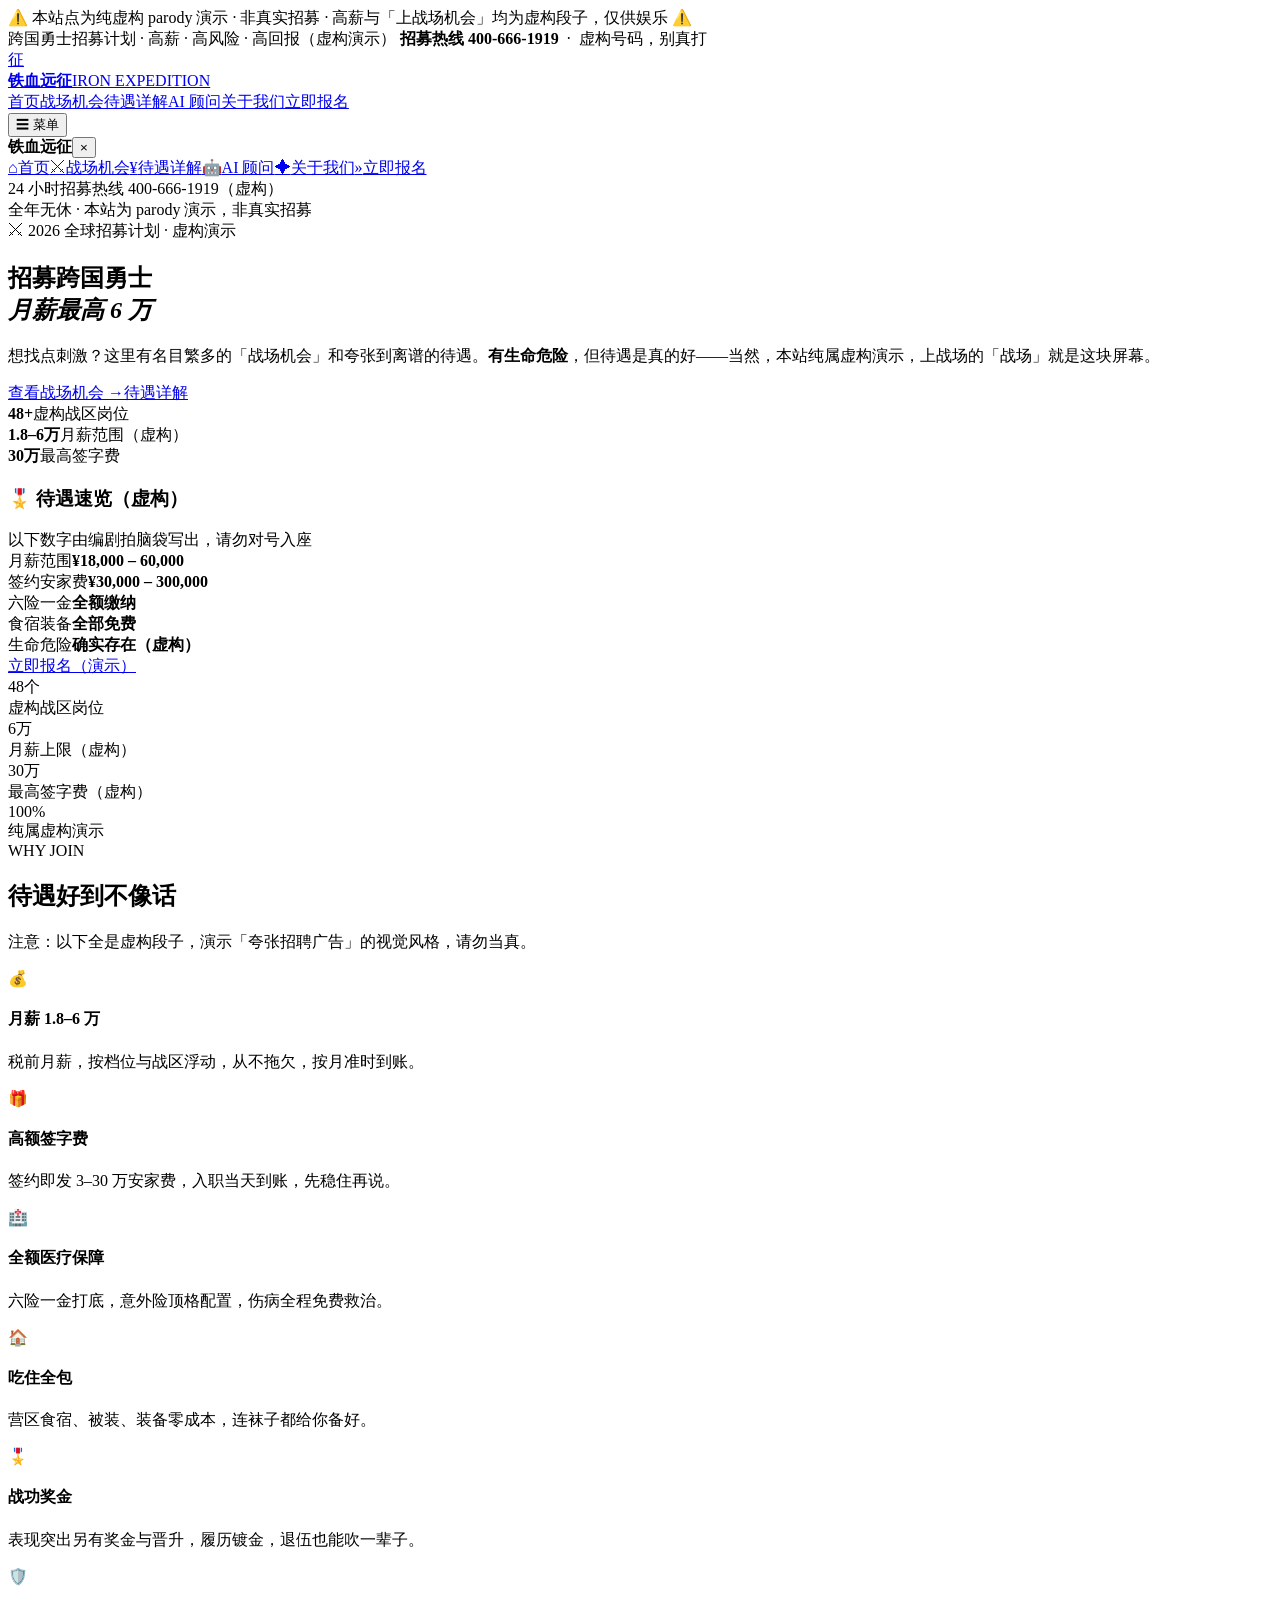
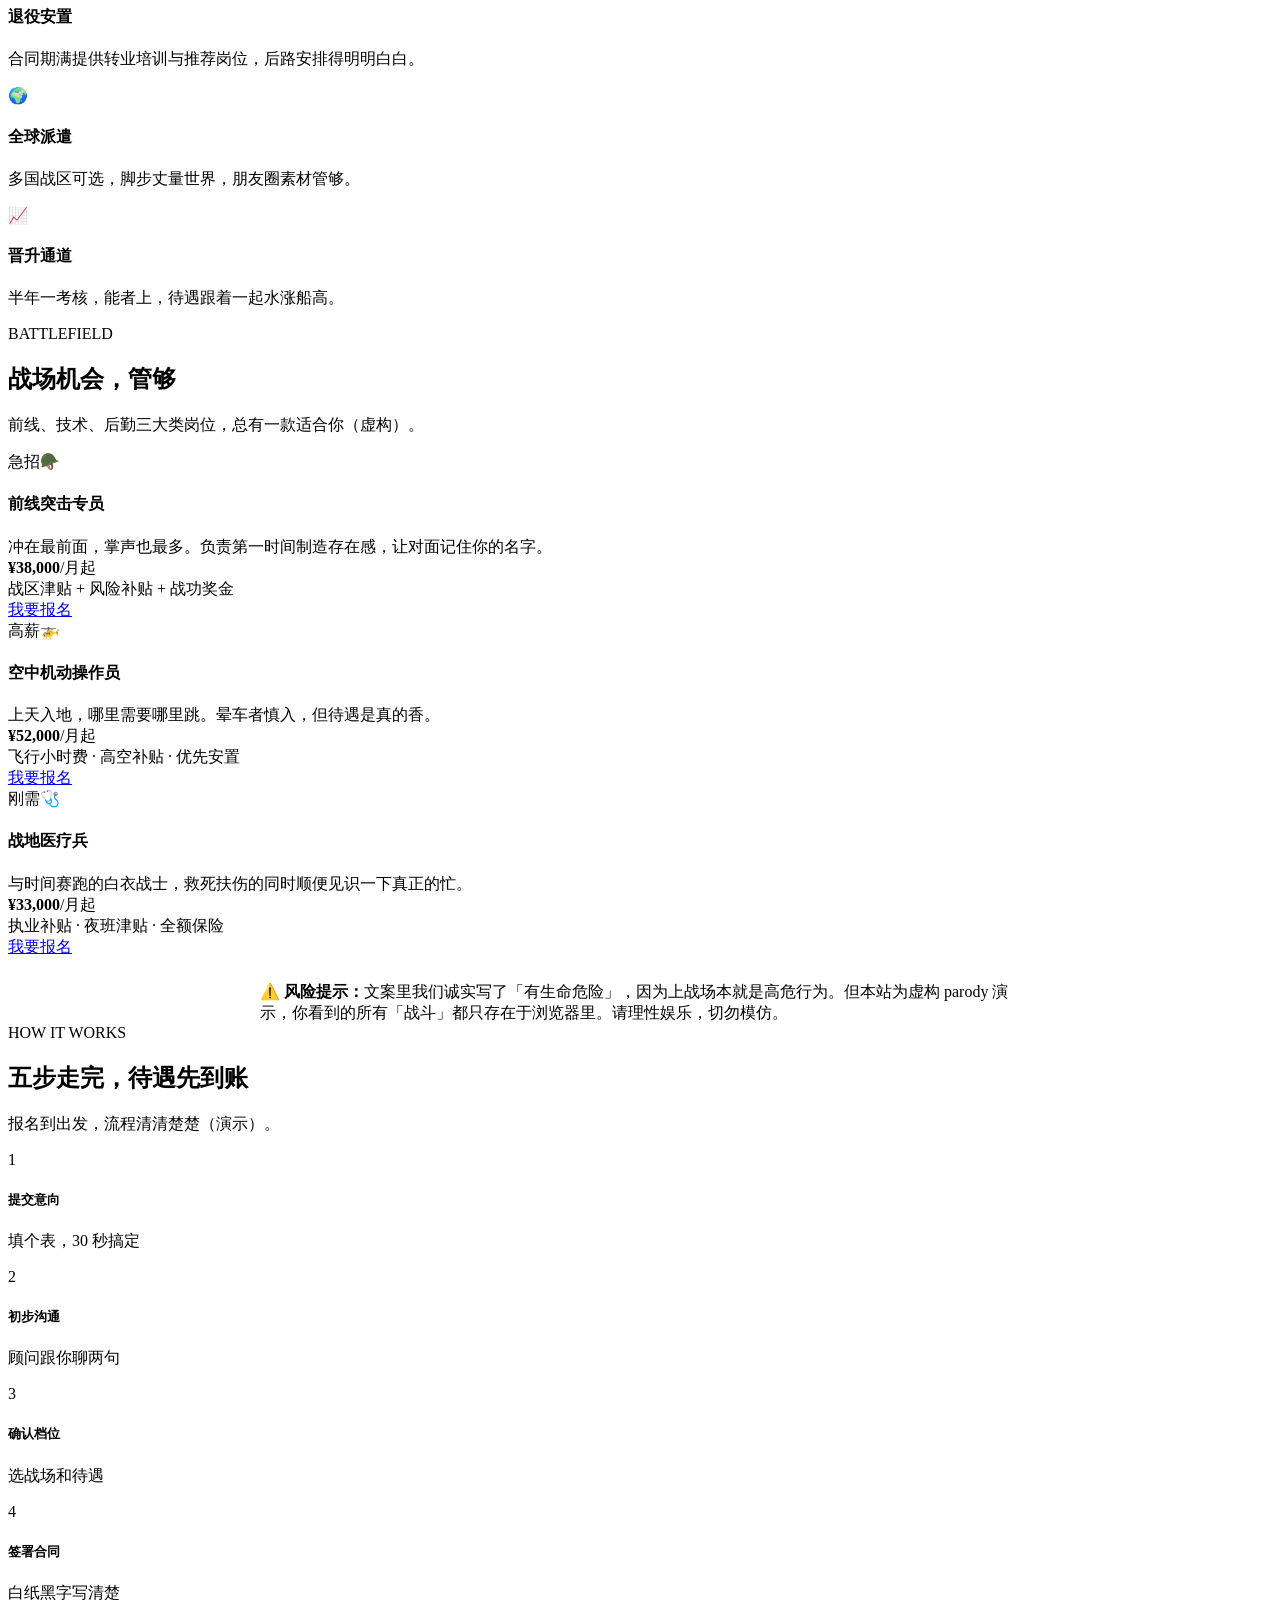
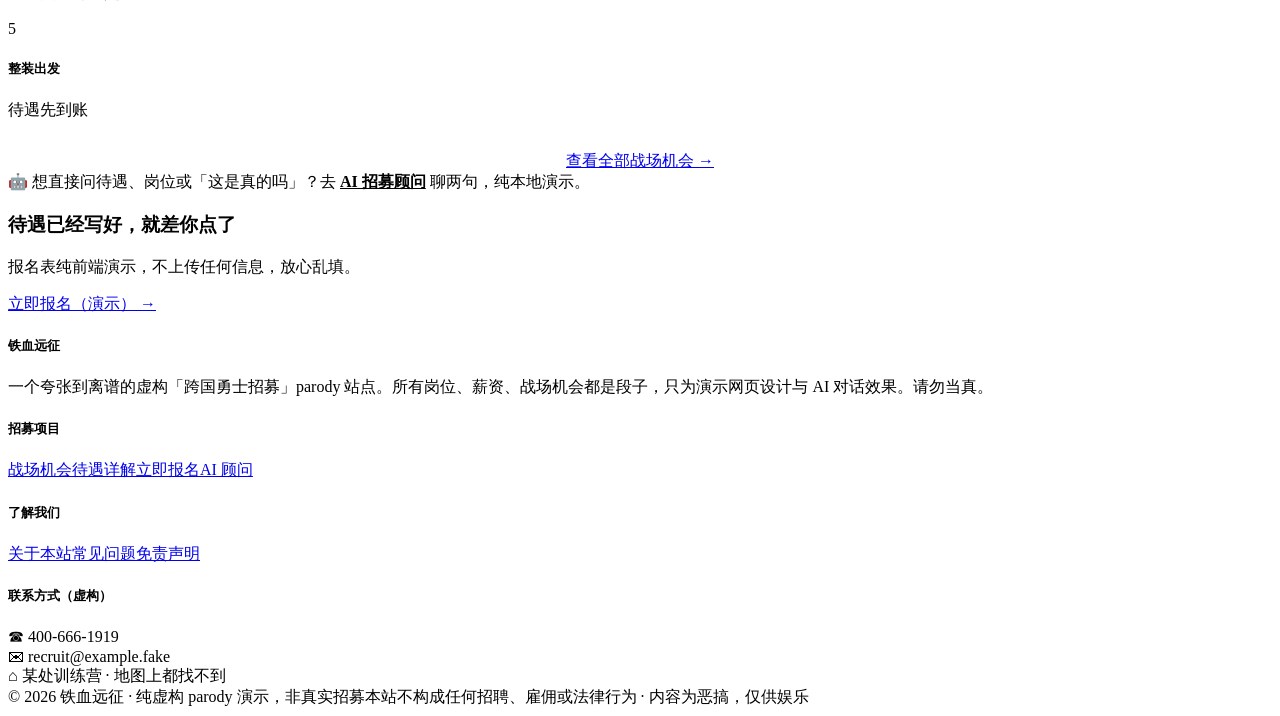
==== index.html @ 78ca22fa "add index.html" ====
<!DOCTYPE html>
<html lang="zh-CN">
<head>
<meta charset="UTF-8"><meta name="viewport" content="width=device-width,initial-scale=1">
<title>铁血远征 · 跨国勇士招募计划 — 铁血远征</title>
<meta name="description" content="虚构 parody 演示站点：夸张的跨国勇士招募广告，高薪待遇与战场机会均为虚构段子，仅供娱乐。">
<link rel="stylesheet" href="assets/style.css">
</head>
<body>
<div class="fakebar">⚠️ 本站点为纯虚构 parody 演示 · 非真实招募 · 高薪与「上战场机会」均为虚构段子，仅供娱乐 ⚠️</div>
<div class="topbar"><div class="wrap">
  <span>跨国勇士招募计划 · 高薪 · 高风险 · 高回报（虚构演示）</span>
  <span><b>招募热线 400-666-1919</b> &nbsp;·&nbsp; 虚构号码，别真打</span>
</div></div>
<header class="sitehead"><div class="wrap">
  <a class="logo" href="index.html"><div class="mark">征</div><div class="txt"><b>铁血远征</b><span>IRON EXPEDITION</span></div></a>
  <nav class="nav"><a href="index.html" class="cur">首页</a><a href="jobs.html">战场机会</a><a href="benefits.html">待遇详解</a><a href="agent.html">AI 顾问</a><a href="about.html">关于我们</a><a href="enlist.html" class="nav-cta">立即报名</a></nav>
  <button class="burger" id="burger">☰ 菜单</button>
</div></header>
<div class="drawer-mask" id="drawerMask"></div>
<aside class="drawer" id="drawer">
  <div class="dh"><b>铁血远征</b><button id="drawerClose">×</button></div>
  <div class="dlist"><a href="index.html" class="cur"><span class="ico">⌂</span>首页</a><a href="jobs.html"><span class="ico">⚔</span>战场机会</a><a href="benefits.html"><span class="ico">¥</span>待遇详解</a><a href="agent.html"><span class="ico">🤖</span>AI 顾问</a><a href="about.html"><span class="ico">✦</span>关于我们</a><a href="enlist.html"><span class="ico">»</span>立即报名</a></div>
  <div class="df">24 小时招募热线 400-666-1919（虚构）<br>全年无休 · 本站为 parody 演示，非真实招募</div>
</aside>

<section class="hero"><div class="bg"></div><div class="wrap">
  <div>
    <span class="badge">⚔ 2026 全球招募计划 · 虚构演示</span>
    <h1>招募跨国勇士<br><em>月薪最高 6 万</em></h1>
    <p class="lead">想找点刺激？这里有名目繁多的「战场机会」和夸张到离谱的待遇。<b>有生命危险</b>，但待遇是真的好——当然，本站纯属虚构演示，上战场的「战场」就是这块屏幕。</p>
    <div class="actions"><a href="jobs.html" class="btn btn-gold">查看战场机会 →</a><a href="benefits.html" class="btn btn-ghost">待遇详解</a></div>
    <div class="trust"><div><b>48+</b><span>虚构战区岗位</span></div><div><b>1.8–6万</b><span>月薪范围（虚构）</span></div><div><b>30万</b><span>最高签字费</span></div></div>
  </div>
  <div class="hero-card">
    <h3>🎖️ 待遇速览（虚构）</h3><div class="sub">以下数字由编剧拍脑袋写出，请勿对号入座</div>
    <div class="pay-line"><span>月薪范围</span><b>¥18,000 – 60,000</b></div>
    <div class="pay-line"><span>签约安家费</span><b>¥30,000 – 300,000</b></div>
    <div class="pay-line"><span>六险一金</span><b>全额缴纳</b></div>
    <div class="pay-line"><span>食宿装备</span><b>全部免费</b></div>
    <div class="pay-line"><span>生命危险</span><b style="color:var(--danger)">确实存在（虚构）</b></div>
    <div class="fake-input"><a href="enlist.html">立即报名（演示）</a></div>
  </div>
</div></section>

<section><div class="wrap"><div class="stat-grid"><div class="stat-card"><div class="stat-num">48<span>个</span></div><div class="stat-label">虚构战区岗位</div></div><div class="stat-card"><div class="stat-num">6<span>万</span></div><div class="stat-label">月薪上限（虚构）</div></div><div class="stat-card"><div class="stat-num">30<span>万</span></div><div class="stat-label">最高签字费（虚构）</div></div><div class="stat-card"><div class="stat-num">100<span>%</span></div><div class="stat-label">纯属虚构演示</div></div></div></div></section>

<section style="padding-top:0"><div class="wrap">
<div class="sec-head"><span class="kicker">WHY JOIN</span><h2>待遇好到不像话</h2><p>注意：以下全是虚构段子，演示「夸张招聘广告」的视觉风格，请勿当真。</p></div>
<div class="feature-grid"><div class="card feature"><div class="ic">💰</div><h4>月薪 1.8–6 万</h4><p>税前月薪，按档位与战区浮动，从不拖欠，按月准时到账。</p></div><div class="card feature"><div class="ic">🎁</div><h4>高额签字费</h4><p>签约即发 3–30 万安家费，入职当天到账，先稳住再说。</p></div><div class="card feature"><div class="ic">🏥</div><h4>全额医疗保障</h4><p>六险一金打底，意外险顶格配置，伤病全程免费救治。</p></div><div class="card feature"><div class="ic">🏠</div><h4>吃住全包</h4><p>营区食宿、被装、装备零成本，连袜子都给你备好。</p></div><div class="card feature"><div class="ic">🎖️</div><h4>战功奖金</h4><p>表现突出另有奖金与晋升，履历镀金，退伍也能吹一辈子。</p></div><div class="card feature"><div class="ic">🛡️</div><h4>退役安置</h4><p>合同期满提供转业培训与推荐岗位，后路安排得明明白白。</p></div><div class="card feature"><div class="ic">🌍</div><h4>全球派遣</h4><p>多国战区可选，脚步丈量世界，朋友圈素材管够。</p></div><div class="card feature"><div class="ic">📈</div><h4>晋升通道</h4><p>半年一考核，能者上，待遇跟着一起水涨船高。</p></div></div>
</div></section>

<section style="background:var(--card);border-top:1px solid var(--line);border-bottom:1px solid var(--line)"><div class="wrap">
<div class="sec-head"><span class="kicker">BATTLEFIELD</span><h2>战场机会，管够</h2><p>前线、技术、后勤三大类岗位，总有一款适合你（虚构）。</p></div>
<div class="job-grid">
  <article class="job"><div class="top"><span class="corner">急招</span>🪖</div><div class="body"><h4>前线突击专员</h4><div class="desc">冲在最前面，掌声也最多。负责第一时间制造存在感，让对面记住你的名字。</div><div class="pay"><b>¥38,000</b><span>/月起</span></div><div class="meta">战区津贴 + 风险补贴 + 战功奖金</div><div class="foot"><a href="enlist.html" class="btn btn-danger btn-sm">我要报名</a></div></div></article>
  <article class="job"><div class="top"><span class="corner">高薪</span>🚁</div><div class="body"><h4>空中机动操作员</h4><div class="desc">上天入地，哪里需要哪里跳。晕车者慎入，但待遇是真的香。</div><div class="pay"><b>¥52,000</b><span>/月起</span></div><div class="meta">飞行小时费 · 高空补贴 · 优先安置</div><div class="foot"><a href="enlist.html" class="btn btn-danger btn-sm">我要报名</a></div></div></article>
  <article class="job"><div class="top"><span class="corner">刚需</span>🩺</div><div class="body"><h4>战地医疗兵</h4><div class="desc">与时间赛跑的白衣战士，救死扶伤的同时顺便见识一下真正的忙。</div><div class="pay"><b>¥33,000</b><span>/月起</span></div><div class="meta">执业补贴 · 夜班津贴 · 全额保险</div><div class="foot"><a href="enlist.html" class="btn btn-danger btn-sm">我要报名</a></div></div></article>
</div>
<div class="danger-note" style="max-width:760px;margin:24px auto 0">⚠️ <b>风险提示：</b>文案里我们诚实写了「有生命危险」，因为上战场本就是高危行为。但本站为虚构 parody 演示，你看到的所有「战斗」都只存在于浏览器里。请理性娱乐，切勿模仿。</div>
</div></section>

<section><div class="wrap">
<div class="sec-head"><span class="kicker">HOW IT WORKS</span><h2>五步走完，待遇先到账</h2><p>报名到出发，流程清清楚楚（演示）。</p></div>
<div class="flow"><div class="step"><div class="n">1</div><h5>提交意向</h5><p>填个表，30 秒搞定</p></div><div class="step"><div class="n">2</div><h5>初步沟通</h5><p>顾问跟你聊两句</p></div><div class="step"><div class="n">3</div><h5>确认档位</h5><p>选战场和待遇</p></div><div class="step"><div class="n">4</div><h5>签署合同</h5><p>白纸黑字写清楚</p></div><div class="step"><div class="n">5</div><h5>整装出发</h5><p>待遇先到账</p></div></div>
<div style="text-align:center;margin-top:30px"><a href="jobs.html" class="btn btn-army">查看全部战场机会 →</a></div>
</div></section>

<section style="padding-top:0"><div class="wrap"><div class="notice center">🤖 想直接问待遇、岗位或「这是真的吗」？去 <a href="agent.html" style="color:var(--gold)"><b>AI 招募顾问</b></a> 聊两句，纯本地演示。</div></div></section>

<section class="cta-strip"><div class="wrap">
  <div><h3>待遇已经写好，就差你点了</h3><p>报名表纯前端演示，不上传任何信息，放心乱填。</p></div>
  <a href="enlist.html" class="btn btn-gold">立即报名（演示） →</a>
</div></section>


<footer class="sitefoot"><div class="wrap"><div class="grid">
  <div class="brand"><h5>铁血远征</h5><p>一个夸张到离谱的虚构「跨国勇士招募」parody 站点。所有岗位、薪资、战场机会都是段子，只为演示网页设计与 AI 对话效果。请勿当真。</p></div>
  <div><h5>招募项目</h5><a href="jobs.html">战场机会</a><a href="benefits.html">待遇详解</a><a href="enlist.html">立即报名</a><a href="agent.html">AI 顾问</a></div>
  <div><h5>了解我们</h5><a href="about.html">关于本站</a><a href="about.html#faq">常见问题</a><a href="about.html">免责声明</a></div>
  <div><h5>联系方式（虚构）</h5><div class="contact-line">☎ 400-666-1919</div><div class="contact-line">✉ recruit@example.fake</div><div class="contact-line">⌂ 某处训练营 · 地图上都找不到</div></div>
</div>
<div class="bottom"><span>© 2026 铁血远征 · 纯虚构 parody 演示，非真实招募</span><span>本站不构成任何招聘、雇佣或法律行为 · 内容为恶搞，仅供娱乐</span></div>
</div></footer>
<div id="toast" class="toast"></div>
<script src="assets/data.js"></script><script src="assets/app.js"></script>
<script>window.TB_READY && TB_READY();</script>
</body></html>
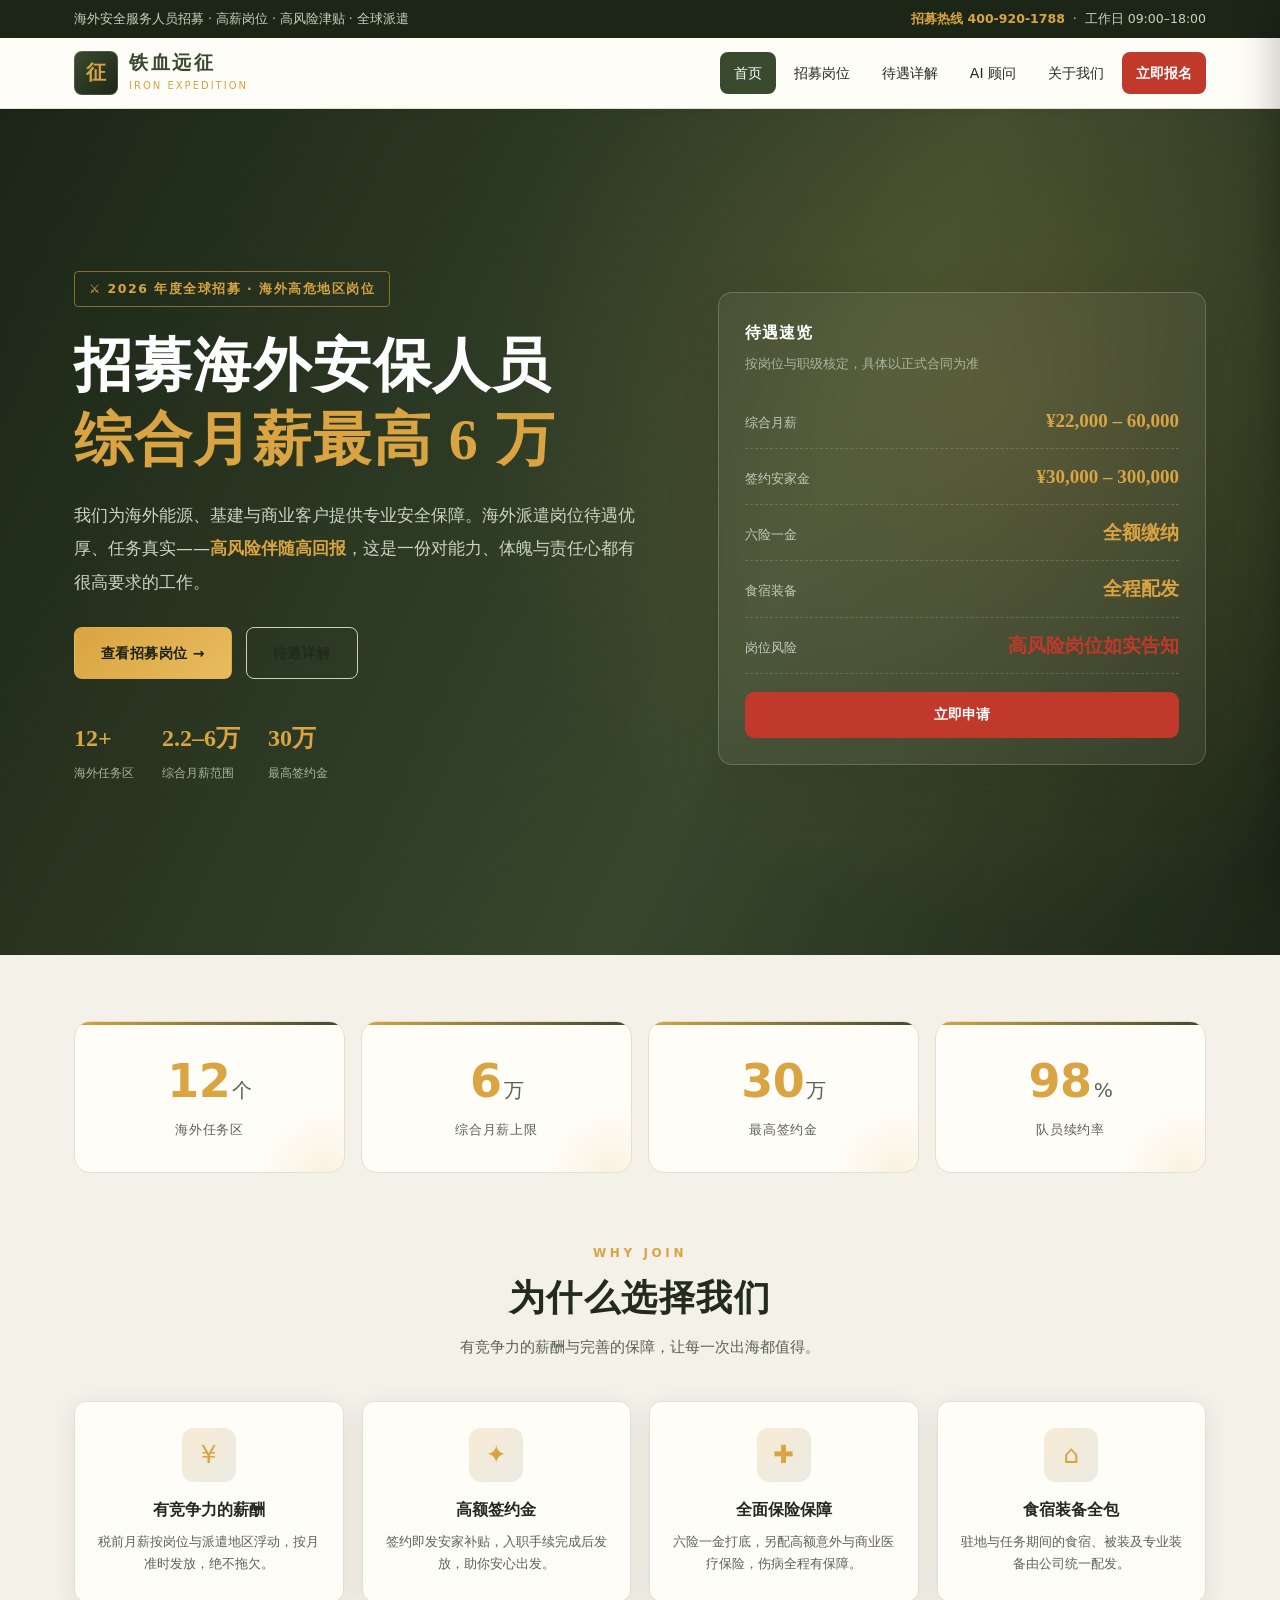
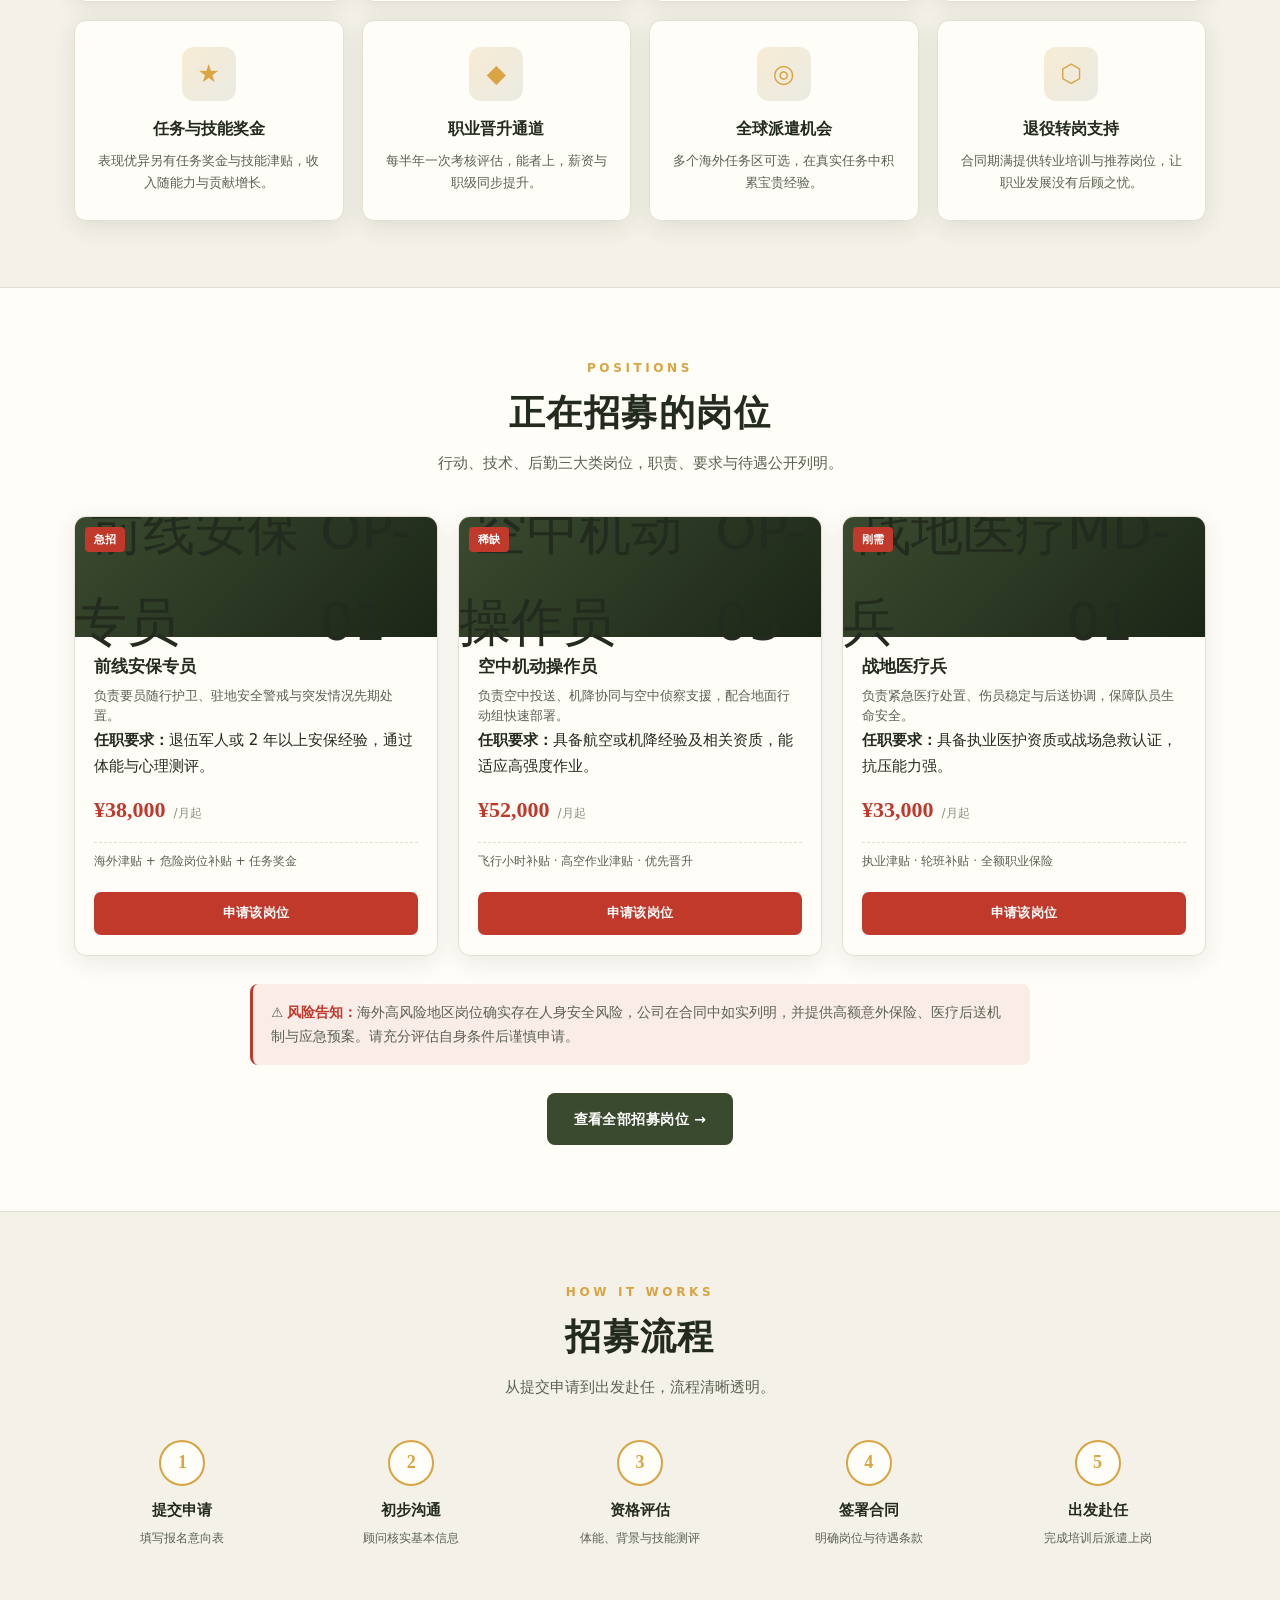
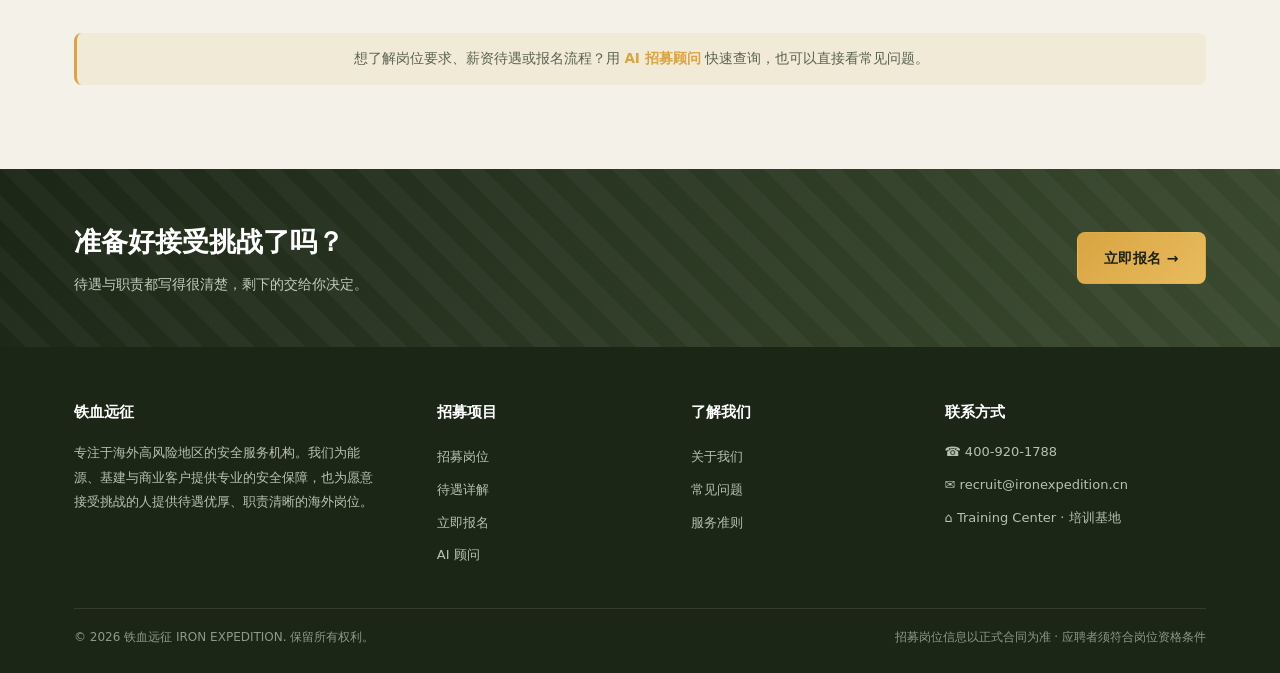
==== commit a7e3fd14: "update index.html: professional recruitment copy + real photos" ====
--- a/index.html
+++ b/index.html
@@ -2,85 +2,83 @@
 <html lang="zh-CN">
 <head>
 <meta charset="UTF-8"><meta name="viewport" content="width=device-width,initial-scale=1">
-<title>铁血远征 · 跨国勇士招募计划 — 铁血远征</title>
-<meta name="description" content="虚构 parody 演示站点：夸张的跨国勇士招募广告，高薪待遇与战场机会均为虚构段子，仅供娱乐。">
+<title>铁血远征 · 海外安全服务人员招募 — 铁血远征</title>
+<meta name="description" content="铁血远征海外岗位招募：行动、技术、后勤三大类岗位，综合月薪 2.2 万至 6 万，签约金最高 30 万，六险一金与高额意外保障齐全。">
 <link rel="stylesheet" href="assets/style.css">
 </head>
 <body>
-<div class="fakebar">⚠️ 本站点为纯虚构 parody 演示 · 非真实招募 · 高薪与「上战场机会」均为虚构段子，仅供娱乐 ⚠️</div>
 <div class="topbar"><div class="wrap">
-  <span>跨国勇士招募计划 · 高薪 · 高风险 · 高回报（虚构演示）</span>
-  <span><b>招募热线 400-666-1919</b> &nbsp;·&nbsp; 虚构号码，别真打</span>
+  <span>海外安全服务人员招募 · 高薪岗位 · 高风险津贴 · 全球派遣</span>
+  <span><b>招募热线 400-920-1788</b> &nbsp;·&nbsp; 工作日 09:00–18:00</span>
 </div></div>
 <header class="sitehead"><div class="wrap">
   <a class="logo" href="index.html"><div class="mark">征</div><div class="txt"><b>铁血远征</b><span>IRON EXPEDITION</span></div></a>
-  <nav class="nav"><a href="index.html" class="cur">首页</a><a href="jobs.html">战场机会</a><a href="benefits.html">待遇详解</a><a href="agent.html">AI 顾问</a><a href="about.html">关于我们</a><a href="enlist.html" class="nav-cta">立即报名</a></nav>
+  <nav class="nav"><a href="index.html" class="cur">首页</a><a href="jobs.html">招募岗位</a><a href="benefits.html">待遇详解</a><a href="agent.html">AI 顾问</a><a href="about.html">关于我们</a><a href="enlist.html" class="nav-cta">立即报名</a></nav>
   <button class="burger" id="burger">☰ 菜单</button>
 </div></header>
 <div class="drawer-mask" id="drawerMask"></div>
 <aside class="drawer" id="drawer">
   <div class="dh"><b>铁血远征</b><button id="drawerClose">×</button></div>
-  <div class="dlist"><a href="index.html" class="cur"><span class="ico">⌂</span>首页</a><a href="jobs.html"><span class="ico">⚔</span>战场机会</a><a href="benefits.html"><span class="ico">¥</span>待遇详解</a><a href="agent.html"><span class="ico">🤖</span>AI 顾问</a><a href="about.html"><span class="ico">✦</span>关于我们</a><a href="enlist.html"><span class="ico">»</span>立即报名</a></div>
-  <div class="df">24 小时招募热线 400-666-1919（虚构）<br>全年无休 · 本站为 parody 演示，非真实招募</div>
+  <div class="dlist"><a href="index.html" class="cur"><span class="ico">⌂</span>首页</a><a href="jobs.html"><span class="ico">⚔</span>招募岗位</a><a href="benefits.html"><span class="ico">¥</span>待遇详解</a><a href="agent.html"><span class="ico">✦</span>AI 顾问</a><a href="about.html"><span class="ico">◈</span>关于我们</a><a href="enlist.html"><span class="ico">»</span>立即报名</a></div>
+  <div class="df">招募热线 400-920-1788<br>工作日 09:00–18:00 · 海外岗位咨询请留言</div>
 </aside>
 
 <section class="hero"><div class="bg"></div><div class="wrap">
   <div>
-    <span class="badge">⚔ 2026 全球招募计划 · 虚构演示</span>
-    <h1>招募跨国勇士<br><em>月薪最高 6 万</em></h1>
-    <p class="lead">想找点刺激？这里有名目繁多的「战场机会」和夸张到离谱的待遇。<b>有生命危险</b>，但待遇是真的好——当然，本站纯属虚构演示，上战场的「战场」就是这块屏幕。</p>
-    <div class="actions"><a href="jobs.html" class="btn btn-gold">查看战场机会 →</a><a href="benefits.html" class="btn btn-ghost">待遇详解</a></div>
-    <div class="trust"><div><b>48+</b><span>虚构战区岗位</span></div><div><b>1.8–6万</b><span>月薪范围（虚构）</span></div><div><b>30万</b><span>最高签字费</span></div></div>
+    <span class="badge">⚔ 2026 年度全球招募 · 海外高危地区岗位</span>
+    <h1>招募海外安保人员<br><em>综合月薪最高 6 万</em></h1>
+    <p class="lead">我们为海外能源、基建与商业客户提供专业安全保障。海外派遣岗位待遇优厚、任务真实——<b>高风险伴随高回报</b>，这是一份对能力、体魄与责任心都有很高要求的工作。</p>
+    <div class="actions"><a href="jobs.html" class="btn btn-gold">查看招募岗位 →</a><a href="benefits.html" class="btn btn-ghost">待遇详解</a></div>
+    <div class="trust"><div><b>12+</b><span>海外任务区</span></div><div><b>2.2–6万</b><span>综合月薪范围</span></div><div><b>30万</b><span>最高签约金</span></div></div>
   </div>
   <div class="hero-card">
-    <h3>🎖️ 待遇速览（虚构）</h3><div class="sub">以下数字由编剧拍脑袋写出，请勿对号入座</div>
-    <div class="pay-line"><span>月薪范围</span><b>¥18,000 – 60,000</b></div>
-    <div class="pay-line"><span>签约安家费</span><b>¥30,000 – 300,000</b></div>
+    <h3>待遇速览</h3><div class="sub">按岗位与职级核定，具体以正式合同为准</div>
+    <div class="pay-line"><span>综合月薪</span><b>¥22,000 – 60,000</b></div>
+    <div class="pay-line"><span>签约安家金</span><b>¥30,000 – 300,000</b></div>
     <div class="pay-line"><span>六险一金</span><b>全额缴纳</b></div>
-    <div class="pay-line"><span>食宿装备</span><b>全部免费</b></div>
-    <div class="pay-line"><span>生命危险</span><b style="color:var(--danger)">确实存在（虚构）</b></div>
-    <div class="fake-input"><a href="enlist.html">立即报名（演示）</a></div>
+    <div class="pay-line"><span>食宿装备</span><b>全程配发</b></div>
+    <div class="pay-line"><span>岗位风险</span><b style="color:var(--danger)">高风险岗位如实告知</b></div>
+    <div class="fake-input"><a href="enlist.html">立即申请</a></div>
   </div>
 </div></section>
 
-<section><div class="wrap"><div class="stat-grid"><div class="stat-card"><div class="stat-num">48<span>个</span></div><div class="stat-label">虚构战区岗位</div></div><div class="stat-card"><div class="stat-num">6<span>万</span></div><div class="stat-label">月薪上限（虚构）</div></div><div class="stat-card"><div class="stat-num">30<span>万</span></div><div class="stat-label">最高签字费（虚构）</div></div><div class="stat-card"><div class="stat-num">100<span>%</span></div><div class="stat-label">纯属虚构演示</div></div></div></div></section>
+<section><div class="wrap"><div class="stat-grid"><div class="stat-card"><div class="stat-num">12<span>个</span></div><div class="stat-label">海外任务区</div></div><div class="stat-card"><div class="stat-num">6<span>万</span></div><div class="stat-label">综合月薪上限</div></div><div class="stat-card"><div class="stat-num">30<span>万</span></div><div class="stat-label">最高签约金</div></div><div class="stat-card"><div class="stat-num">98<span>%</span></div><div class="stat-label">队员续约率</div></div></div></div></section>
 
 <section style="padding-top:0"><div class="wrap">
-<div class="sec-head"><span class="kicker">WHY JOIN</span><h2>待遇好到不像话</h2><p>注意：以下全是虚构段子，演示「夸张招聘广告」的视觉风格，请勿当真。</p></div>
-<div class="feature-grid"><div class="card feature"><div class="ic">💰</div><h4>月薪 1.8–6 万</h4><p>税前月薪，按档位与战区浮动，从不拖欠，按月准时到账。</p></div><div class="card feature"><div class="ic">🎁</div><h4>高额签字费</h4><p>签约即发 3–30 万安家费，入职当天到账，先稳住再说。</p></div><div class="card feature"><div class="ic">🏥</div><h4>全额医疗保障</h4><p>六险一金打底，意外险顶格配置，伤病全程免费救治。</p></div><div class="card feature"><div class="ic">🏠</div><h4>吃住全包</h4><p>营区食宿、被装、装备零成本，连袜子都给你备好。</p></div><div class="card feature"><div class="ic">🎖️</div><h4>战功奖金</h4><p>表现突出另有奖金与晋升，履历镀金，退伍也能吹一辈子。</p></div><div class="card feature"><div class="ic">🛡️</div><h4>退役安置</h4><p>合同期满提供转业培训与推荐岗位，后路安排得明明白白。</p></div><div class="card feature"><div class="ic">🌍</div><h4>全球派遣</h4><p>多国战区可选，脚步丈量世界，朋友圈素材管够。</p></div><div class="card feature"><div class="ic">📈</div><h4>晋升通道</h4><p>半年一考核，能者上，待遇跟着一起水涨船高。</p></div></div>
+<div class="sec-head"><span class="kicker">WHY JOIN</span><h2>为什么选择我们</h2><p>有竞争力的薪酬与完善的保障，让每一次出海都值得。</p></div>
+<div class="feature-grid"><div class="card feature"><div class="ic">¥</div><h4>有竞争力的薪酬</h4><p>税前月薪按岗位与派遣地区浮动，按月准时发放，绝不拖欠。</p></div><div class="card feature"><div class="ic">✦</div><h4>高额签约金</h4><p>签约即发安家补贴，入职手续完成后发放，助你安心出发。</p></div><div class="card feature"><div class="ic">✚</div><h4>全面保险保障</h4><p>六险一金打底，另配高额意外与商业医疗保险，伤病全程有保障。</p></div><div class="card feature"><div class="ic">⌂</div><h4>食宿装备全包</h4><p>驻地与任务期间的食宿、被装及专业装备由公司统一配发。</p></div><div class="card feature"><div class="ic">★</div><h4>任务与技能奖金</h4><p>表现优异另有任务奖金与技能津贴，收入随能力与贡献增长。</p></div><div class="card feature"><div class="ic">◆</div><h4>职业晋升通道</h4><p>每半年一次考核评估，能者上，薪资与职级同步提升。</p></div><div class="card feature"><div class="ic">◎</div><h4>全球派遣机会</h4><p>多个海外任务区可选，在真实任务中积累宝贵经验。</p></div><div class="card feature"><div class="ic">⬡</div><h4>退役转岗支持</h4><p>合同期满提供转业培训与推荐岗位，让职业发展没有后顾之忧。</p></div></div>
 </div></section>
 
 <section style="background:var(--card);border-top:1px solid var(--line);border-bottom:1px solid var(--line)"><div class="wrap">
-<div class="sec-head"><span class="kicker">BATTLEFIELD</span><h2>战场机会，管够</h2><p>前线、技术、后勤三大类岗位，总有一款适合你（虚构）。</p></div>
+<div class="sec-head"><span class="kicker">POSITIONS</span><h2>正在招募的岗位</h2><p>行动、技术、后勤三大类岗位，职责、要求与待遇公开列明。</p></div>
 <div class="job-grid">
-  <article class="job"><div class="top"><span class="corner">急招</span>🪖</div><div class="body"><h4>前线突击专员</h4><div class="desc">冲在最前面，掌声也最多。负责第一时间制造存在感，让对面记住你的名字。</div><div class="pay"><b>¥38,000</b><span>/月起</span></div><div class="meta">战区津贴 + 风险补贴 + 战功奖金</div><div class="foot"><a href="enlist.html" class="btn btn-danger btn-sm">我要报名</a></div></div></article>
-  <article class="job"><div class="top"><span class="corner">高薪</span>🚁</div><div class="body"><h4>空中机动操作员</h4><div class="desc">上天入地，哪里需要哪里跳。晕车者慎入，但待遇是真的香。</div><div class="pay"><b>¥52,000</b><span>/月起</span></div><div class="meta">飞行小时费 · 高空补贴 · 优先安置</div><div class="foot"><a href="enlist.html" class="btn btn-danger btn-sm">我要报名</a></div></div></article>
-  <article class="job"><div class="top"><span class="corner">刚需</span>🩺</div><div class="body"><h4>战地医疗兵</h4><div class="desc">与时间赛跑的白衣战士，救死扶伤的同时顺便见识一下真正的忙。</div><div class="pay"><b>¥33,000</b><span>/月起</span></div><div class="meta">执业补贴 · 夜班津贴 · 全额保险</div><div class="foot"><a href="enlist.html" class="btn btn-danger btn-sm">我要报名</a></div></div></article>
+  <article class="job"><div class="top"><img src="assets/images/hero.jpg" alt="前线安保专员" loading="lazy"><span class="corner">急招</span><span class="code">OP-01</span></div><div class="body"><h4>前线安保专员</h4><div class="desc">负责要员随行护卫、驻地安全警戒与突发情况先期处置。</div><div class="req"><b>任职要求：</b>退伍军人或 2 年以上安保经验，通过体能与心理测评。</div><div class="pay"><b>¥38,000</b><span>/月起</span></div><div class="meta">海外津贴 + 危险岗位补贴 + 任务奖金</div><div class="foot"><a href="enlist.html?job=a1" class="btn btn-danger btn-sm">申请该岗位</a></div></div></article>
+  <article class="job"><div class="top"><img src="assets/images/s4.jpg" alt="空中机动操作员" loading="lazy"><span class="corner">稀缺</span><span class="code">OP-03</span></div><div class="body"><h4>空中机动操作员</h4><div class="desc">负责空中投送、机降协同与空中侦察支援，配合地面行动组快速部署。</div><div class="req"><b>任职要求：</b>具备航空或机降经验及相关资质，能适应高强度作业。</div><div class="pay"><b>¥52,000</b><span>/月起</span></div><div class="meta">飞行小时补贴 · 高空作业津贴 · 优先晋升</div><div class="foot"><a href="enlist.html?job=a3" class="btn btn-danger btn-sm">申请该岗位</a></div></div></article>
+  <article class="job"><div class="top"><img src="assets/images/s10.jpg" alt="战地医疗兵" loading="lazy"><span class="corner">刚需</span><span class="code">MD-01</span></div><div class="body"><h4>战地医疗兵</h4><div class="desc">负责紧急医疗处置、伤员稳定与后送协调，保障队员生命安全。</div><div class="req"><b>任职要求：</b>具备执业医护资质或战场急救认证，抗压能力强。</div><div class="pay"><b>¥33,000</b><span>/月起</span></div><div class="meta">执业津贴 · 轮班补贴 · 全额职业保险</div><div class="foot"><a href="enlist.html?job=b1" class="btn btn-danger btn-sm">申请该岗位</a></div></div></article>
 </div>
-<div class="danger-note" style="max-width:760px;margin:24px auto 0">⚠️ <b>风险提示：</b>文案里我们诚实写了「有生命危险」，因为上战场本就是高危行为。但本站为虚构 parody 演示，你看到的所有「战斗」都只存在于浏览器里。请理性娱乐，切勿模仿。</div>
+<div class="danger-note" style="max-width:780px;margin:28px auto 0">⚠️ <b>风险告知：</b>海外高风险地区岗位确实存在人身安全风险，公司在合同中如实列明，并提供高额意外保险、医疗后送机制与应急预案。请充分评估自身条件后谨慎申请。</div>
+<div style="text-align:center;margin-top:28px"><a href="jobs.html" class="btn btn-army">查看全部招募岗位 →</a></div>
 </div></section>
 
 <section><div class="wrap">
-<div class="sec-head"><span class="kicker">HOW IT WORKS</span><h2>五步走完，待遇先到账</h2><p>报名到出发，流程清清楚楚（演示）。</p></div>
-<div class="flow"><div class="step"><div class="n">1</div><h5>提交意向</h5><p>填个表，30 秒搞定</p></div><div class="step"><div class="n">2</div><h5>初步沟通</h5><p>顾问跟你聊两句</p></div><div class="step"><div class="n">3</div><h5>确认档位</h5><p>选战场和待遇</p></div><div class="step"><div class="n">4</div><h5>签署合同</h5><p>白纸黑字写清楚</p></div><div class="step"><div class="n">5</div><h5>整装出发</h5><p>待遇先到账</p></div></div>
-<div style="text-align:center;margin-top:30px"><a href="jobs.html" class="btn btn-army">查看全部战场机会 →</a></div>
+<div class="sec-head"><span class="kicker">HOW IT WORKS</span><h2>招募流程</h2><p>从提交申请到出发赴任，流程清晰透明。</p></div>
+<div class="flow"><div class="step"><div class="n">1</div><h5>提交申请</h5><p>填写报名意向表</p></div><div class="step"><div class="n">2</div><h5>初步沟通</h5><p>顾问核实基本信息</p></div><div class="step"><div class="n">3</div><h5>资格评估</h5><p>体能、背景与技能测评</p></div><div class="step"><div class="n">4</div><h5>签署合同</h5><p>明确岗位与待遇条款</p></div><div class="step"><div class="n">5</div><h5>出发赴任</h5><p>完成培训后派遣上岗</p></div></div>
 </div></section>
 
-<section style="padding-top:0"><div class="wrap"><div class="notice center">🤖 想直接问待遇、岗位或「这是真的吗」？去 <a href="agent.html" style="color:var(--gold)"><b>AI 招募顾问</b></a> 聊两句，纯本地演示。</div></div></section>
+<section style="padding-top:0"><div class="wrap"><div class="notice center">想了解岗位要求、薪资待遇或报名流程？用 <a href="agent.html" style="color:var(--gold)"><b>AI 招募顾问</b></a> 快速查询，也可以直接看常见问题。</div></div></section>
 
 <section class="cta-strip"><div class="wrap">
-  <div><h3>待遇已经写好，就差你点了</h3><p>报名表纯前端演示，不上传任何信息，放心乱填。</p></div>
-  <a href="enlist.html" class="btn btn-gold">立即报名（演示） →</a>
+  <div><h3>准备好接受挑战了吗？</h3><p>待遇与职责都写得很清楚，剩下的交给你决定。</p></div>
+  <a href="enlist.html" class="btn btn-gold">立即报名 →</a>
 </div></section>
 
-
 <footer class="sitefoot"><div class="wrap"><div class="grid">
-  <div class="brand"><h5>铁血远征</h5><p>一个夸张到离谱的虚构「跨国勇士招募」parody 站点。所有岗位、薪资、战场机会都是段子，只为演示网页设计与 AI 对话效果。请勿当真。</p></div>
-  <div><h5>招募项目</h5><a href="jobs.html">战场机会</a><a href="benefits.html">待遇详解</a><a href="enlist.html">立即报名</a><a href="agent.html">AI 顾问</a></div>
-  <div><h5>了解我们</h5><a href="about.html">关于本站</a><a href="about.html#faq">常见问题</a><a href="about.html">免责声明</a></div>
-  <div><h5>联系方式（虚构）</h5><div class="contact-line">☎ 400-666-1919</div><div class="contact-line">✉ recruit@example.fake</div><div class="contact-line">⌂ 某处训练营 · 地图上都找不到</div></div>
+  <div class="brand"><h5>铁血远征</h5><p>专注于海外高风险地区的安全服务机构。我们为能源、基建与商业客户提供专业的安全保障，也为愿意接受挑战的人提供待遇优厚、职责清晰的海外岗位。</p></div>
+  <div><h5>招募项目</h5><a href="jobs.html">招募岗位</a><a href="benefits.html">待遇详解</a><a href="enlist.html">立即报名</a><a href="agent.html">AI 顾问</a></div>
+  <div><h5>了解我们</h5><a href="about.html">关于我们</a><a href="about.html#faq">常见问题</a><a href="about.html">服务准则</a></div>
+  <div><h5>联系方式</h5><div class="contact-line">☎ 400-920-1788</div><div class="contact-line">✉ recruit@ironexpedition.cn</div><div class="contact-line">⌂  Training Center · 培训基地</div></div>
 </div>
-<div class="bottom"><span>© 2026 铁血远征 · 纯虚构 parody 演示，非真实招募</span><span>本站不构成任何招聘、雇佣或法律行为 · 内容为恶搞，仅供娱乐</span></div>
+<div class="bottom"><span>© 2026 铁血远征 IRON EXPEDITION. 保留所有权利。</span><span>招募岗位信息以正式合同为准 · 应聘者须符合岗位资格条件</span></div>
 </div></footer>
 <div id="toast" class="toast"></div>
 <script src="assets/data.js"></script><script src="assets/app.js"></script>
--- a/assets/style.css
+++ b/assets/style.css
@@ -0,0 +1,291 @@
+/* 铁血远征 · 跨国勇士招募计划 —— 虚构 parody 演示站点公共样式 */
+:root{
+  --army:#3a4a2f;          /* 橄榄绿主色 */
+  --army-2:#4d6040;
+  --army-deep:#1c2617;     /* 深橄榄（背景/页脚） */
+  --sand:#c9b48c;          /* 沙漠卡其 */
+  --gold:#d9a441;          /* 军功金 */
+  --danger:#c0392b;        /* 警示红 */
+  --bg:#f4f1e8;            /* 沙米白 */
+  --card:#fffdf8;
+  --ink:#232a1e;
+  --ink-2:#5a6252;
+  --ink-3:#8b917f;
+  --line:#e3dfd2;
+  --line-2:#d2ccb8;
+  --ok:#2f7d4f;
+  --radius:12px;
+  --radius-s:8px;
+  --shadow:0 6px 24px rgba(28,38,23,.09);
+  --shadow-lg:0 18px 50px rgba(28,38,23,.18);
+  --sans:"PingFang SC","Microsoft YaHei","Hiragino Sans GB",system-ui,-apple-system,sans-serif;
+  --serif:"Songti SC","STSong","SimSun",serif;
+}
+@media (prefers-color-scheme:dark){
+  :root{
+    color-scheme:dark;
+    --army:#9dbb7d;--army-2:#b3cf96;--army-deep:#0f150b;
+    --sand:#c9b48c;--gold:#e8bd63;--danger:#e05a4a;
+    --bg:#10160d;--card:#181f14;--ink:#e8ecdf;--ink-2:#b3bca6;--ink-3:#7d876f;
+    --line:#2a3324;--line-2:#384330;
+    --shadow:0 6px 24px rgba(0,0,0,.3);--shadow-lg:0 18px 50px rgba(0,0,0,.5);
+  }
+}
+*{box-sizing:border-box;margin:0;padding:0}
+html{-webkit-text-size-adjust:100%;scroll-behavior:smooth;overflow-x:hidden}
+body{font-family:var(--sans);background:var(--bg);color:var(--ink);font-size:15px;line-height:1.75;overflow-x:hidden}
+img{max-width:100%;display:block}
+a{color:var(--army);text-decoration:none}
+a:hover{color:var(--gold)}
+.wrap{max-width:1180px;margin:0 auto;padding:0 24px}
+.mono{font-family:ui-monospace,Menlo,Consolas,monospace}
+.small{font-size:13px;color:var(--ink-2)}
+.tiny{font-size:12px;color:var(--ink-3)}
+.center{text-align:center}
+.hidden{display:none!important}
+
+/* ===== 虚构声明横幅 ===== */
+.fakebar{background:repeating-linear-gradient(45deg,#b8860b,#b8860b 14px,#a0780a 14px,#a0780a 28px);color:#fff;font-size:12.5px;text-align:center;padding:7px 16px;letter-spacing:.04em}
+.fakebar b{background:rgba(0,0,0,.25);padding:1px 8px;border-radius:4px}
+
+/* ===== 顶部 ===== */
+.topbar{background:var(--army-deep);color:#c7d1bc;font-size:12.5px}
+.topbar .wrap{display:flex;justify-content:space-between;gap:16px;padding-top:8px;padding-bottom:8px;flex-wrap:wrap}
+.topbar b{color:var(--gold)}
+.sitehead{background:var(--card);border-bottom:1px solid var(--line);position:sticky;top:0;z-index:100;box-shadow:0 2px 12px rgba(0,0,0,.05)}
+.sitehead .wrap{display:flex;align-items:center;gap:18px;height:70px}
+.logo{display:flex;align-items:center;gap:11px;flex:0 0 auto}
+.logo .mark{width:44px;height:44px;border-radius:8px;background:linear-gradient(135deg,var(--army),var(--army-deep));color:var(--gold);display:grid;place-items:center;font-family:var(--serif);font-size:20px;font-weight:700;box-shadow:inset 0 0 0 1px rgba(255,255,255,.15)}
+.logo .txt b{display:block;font-size:19px;letter-spacing:.14em;font-family:var(--serif);line-height:1.2}
+.logo .txt span{display:block;font-size:10px;letter-spacing:.2em;color:var(--gold);margin-top:2px}
+.nav{display:flex;gap:4px;margin-left:auto;align-items:center}
+.nav a{padding:9px 14px;font-size:14px;color:var(--ink);border-radius:8px;white-space:nowrap}
+.nav a:hover{background:rgba(217,164,65,.14);color:var(--gold)}
+.nav a.cur{background:var(--army);color:#fff}
+.nav .nav-cta{background:var(--danger);color:#fff;font-weight:600}
+.nav .nav-cta:hover{background:#a93226;color:#fff}
+.burger{display:none;margin-left:auto;background:var(--army);color:#fff;border:none;border-radius:8px;padding:9px 13px;font-size:14px;cursor:pointer}
+@media(max-width:980px){.nav{display:none}.burger{display:block}}
+
+/* 抽屉栏 */
+.drawer-mask{position:fixed;inset:0;background:rgba(10,20,8,.55);z-index:198;opacity:0;visibility:hidden;transition:.25s}
+.drawer-mask.on{opacity:1;visibility:visible}
+.drawer{position:fixed;top:0;right:0;bottom:0;width:min(330px,86vw);background:var(--card);z-index:199;transform:translateX(102%);transition:transform .28s cubic-bezier(.4,0,.2,1);box-shadow:-10px 0 40px rgba(0,0,0,.25);display:flex;flex-direction:column}
+.drawer.on{transform:none}
+.drawer .dh{padding:20px;background:linear-gradient(135deg,var(--army),var(--army-deep));color:#fff;display:flex;justify-content:space-between;align-items:center}
+.drawer .dh b{font-family:var(--serif);font-size:20px;letter-spacing:.1em}
+.drawer .dh button{background:rgba(255,255,255,.15);border:none;color:#fff;width:32px;height:32px;border-radius:50%;font-size:18px;cursor:pointer}
+.drawer .dlist{padding:12px;overflow-y:auto;flex:1}
+.drawer .dlist a{display:flex;align-items:center;gap:12px;padding:14px 16px;border-radius:10px;color:var(--ink);font-size:15px;margin-bottom:4px}
+.drawer .dlist a:hover,.drawer .dlist a.cur{background:rgba(217,164,65,.14);color:var(--gold)}
+.drawer .dlist a .ico{width:26px;height:26px;border-radius:7px;background:var(--army);color:#fff;display:grid;place-items:center;font-size:13px;flex:0 0 auto}
+.drawer .df{padding:16px 20px;border-top:1px solid var(--line);font-size:13px;color:var(--ink-2);line-height:1.8}
+
+/* ===== 通用块 ===== */
+section{padding:66px 0}
+.sec-head{text-align:center;max-width:740px;margin:0 auto 40px}
+.sec-head .kicker{display:inline-block;color:var(--gold);font-size:12px;letter-spacing:.3em;font-weight:700;margin-bottom:10px}
+.sec-head h2{font-size:clamp(25px,4vw,36px);font-family:var(--serif);letter-spacing:.04em;line-height:1.35}
+.sec-head p{color:var(--ink-2);margin-top:12px}
+.btn{display:inline-flex;align-items:center;justify-content:center;gap:8px;padding:13px 26px;border-radius:8px;font-size:14px;font-weight:700;cursor:pointer;border:1px solid transparent;transition:.2s;text-align:center;letter-spacing:.03em}
+.btn-gold{background:linear-gradient(135deg,var(--gold),#e8bc5e);color:#1a2114}
+.btn-gold:hover{filter:brightness(1.07);color:#1a2114;transform:translateY(-1px)}
+.btn-army{background:var(--army);color:#fff}
+.btn-army:hover{background:var(--army-2);color:#fff}
+.btn-danger{background:var(--danger);color:#fff}
+.btn-danger:hover{background:#a93226;color:#fff}
+.btn-ghost{background:transparent;border-color:var(--line-2);color:var(--ink)}
+.btn-ghost:hover{border-color:var(--gold);color:var(--gold)}
+.btn-sm{padding:9px 15px;font-size:13px;border-radius:7px}
+.card{background:var(--card);border:1px solid var(--line);border-radius:var(--radius);box-shadow:var(--shadow)}
+.tag{display:inline-block;padding:3px 9px;border-radius:4px;font-size:11.5px;background:rgba(217,164,65,.16);color:var(--gold);font-weight:700}
+
+/* ===== 首屏 ===== */
+.hero{position:relative;background:var(--army-deep);color:#fff;overflow:hidden}
+.hero .bg{position:absolute;inset:0;background-image:linear-gradient(115deg,rgba(28,38,23,.97),rgba(58,74,47,.9) 60%,rgba(28,38,23,.7)),repeating-linear-gradient(135deg,rgba(255,255,255,.02),rgba(255,255,255,.02) 2px,transparent 2px,transparent 18px)}
+.hero .bg::after{content:"";position:absolute;inset:0;background:radial-gradient(circle at 78% 35%,rgba(217,164,65,.18),transparent 46%)}
+.hero .wrap{position:relative;z-index:2;padding:96px 24px 104px;display:grid;grid-template-columns:1.1fr .9fr;gap:48px;align-items:center}
+.hero .badge{display:inline-flex;align-items:center;gap:8px;border:1px solid rgba(217,164,65,.55);color:var(--gold);padding:6px 14px;border-radius:4px;font-size:12.5px;letter-spacing:.12em;margin-bottom:22px;font-weight:700}
+.hero h1{font-family:var(--serif);font-size:clamp(34px,5.4vw,58px);line-height:1.28;letter-spacing:.03em;font-weight:700}
+.hero h1 em{color:var(--gold);font-style:normal}
+.hero .lead{font-size:clamp(15px,2vw,17px);color:#cbd4c4;margin:22px 0 28px;max-width:570px;line-height:1.95}
+.hero .lead b{color:var(--gold)}
+.hero .actions{display:flex;gap:14px;flex-wrap:wrap}
+.hero .trust{display:flex;gap:28px;margin-top:38px;flex-wrap:wrap}
+.hero .trust div b{display:block;font-size:24px;color:var(--gold);font-family:var(--serif)}
+.hero .trust div span{font-size:12px;color:#a9b7a2}
+.hero-card{background:rgba(255,255,255,.06);border:1px solid rgba(255,255,255,.18);backdrop-filter:blur(8px);border-radius:14px;padding:26px;box-shadow:var(--shadow-lg)}
+.hero-card h3{font-size:16px;margin-bottom:6px;color:#fff;letter-spacing:.05em}
+.hero-card .sub{font-size:12.5px;color:#a9b7a2;margin-bottom:18px}
+.pay-line{display:flex;justify-content:space-between;align-items:baseline;padding:11px 0;border-bottom:1px dashed rgba(255,255,255,.16)}
+.pay-line span{font-size:13px;color:#c3cdbd}
+.pay-line b{font-size:19px;color:var(--gold);font-family:var(--serif)}
+.hero-card .fake-input{margin-top:18px;display:flex;gap:8px}
+.hero-card .fake-input a{flex:1;text-align:center;background:var(--danger);color:#fff;border-radius:9px;padding:11px 14px;font-size:13.5px;font-weight:700}
+@media(max-width:900px){.hero .wrap{grid-template-columns:1fr;padding:70px 24px 76px;gap:32px}.hero-card{max-width:560px}}
+
+/* ===== 现代统计数字卡 ===== */
+.stat-grid{display:grid;grid-template-columns:repeat(4,1fr);gap:16px}
+.stat-card{background:var(--card);border:1px solid var(--line);border-radius:16px;padding:34px 18px 30px;text-align:center;position:relative;overflow:hidden;transition:transform .3s ease,box-shadow .3s ease}
+.stat-card::before{content:"";position:absolute;top:0;left:0;right:0;height:3px;background:linear-gradient(90deg,var(--gold),var(--army))}
+.stat-card::after{content:"";position:absolute;width:130px;height:130px;border-radius:50%;right:-45px;bottom:-65px;background:radial-gradient(circle,rgba(217,164,65,.12),transparent 70%)}
+.stat-card:hover{transform:translateY(-5px);box-shadow:var(--shadow-lg)}
+.stat-num{font-size:clamp(32px,4.4vw,46px);font-weight:700;color:var(--gold);line-height:1.1;letter-spacing:-.01em}
+.stat-num span{font-size:.44em;margin-left:2px;color:var(--ink-2);font-weight:500}
+.stat-label{font-size:13px;color:var(--ink-2);margin-top:12px;letter-spacing:.06em}
+@media(max-width:900px){.stat-grid{grid-template-columns:repeat(2,1fr)}}
+@media(max-width:400px){.stat-card{padding:24px 10px 20px}}
+
+/* 卖点 */
+.feature-grid{display:grid;grid-template-columns:repeat(4,1fr);gap:18px}
+.feature{padding:26px 22px;text-align:center;transition:.25s}
+.feature:hover{transform:translateY(-5px);box-shadow:var(--shadow-lg)}
+.feature .ic{width:54px;height:54px;margin:0 auto 14px;border-radius:12px;background:linear-gradient(135deg,rgba(217,164,65,.2),rgba(58,74,47,.1));color:var(--gold);display:grid;place-items:center;font-size:25px}
+.feature h4{font-size:16px;margin-bottom:7px}
+.feature p{font-size:13px;color:var(--ink-2);line-height:1.7}
+@media(max-width:900px){.feature-grid{grid-template-columns:repeat(2,1fr)}}
+@media(max-width:520px){.feature-grid{grid-template-columns:1fr}}
+
+/* 岗位卡 */
+.job-grid{display:grid;grid-template-columns:repeat(3,1fr);gap:20px}
+.job{background:var(--card);border:1px solid var(--line);border-radius:var(--radius);overflow:hidden;box-shadow:var(--shadow);transition:.25s;display:flex;flex-direction:column}
+.job:hover{transform:translateY(-5px);box-shadow:var(--shadow-lg)}
+.job .top{height:120px;display:flex;align-items:center;justify-content:center;font-size:52px;position:relative;background:linear-gradient(135deg,var(--army),var(--army-deep))}
+.job .top .corner{position:absolute;top:10px;left:10px;background:var(--danger);color:#fff;font-size:11px;padding:3px 9px;border-radius:4px;font-weight:700}
+.job .body{padding:18px 19px 20px;display:flex;flex-direction:column;flex:1}
+.job .body h4{font-size:16.5px;line-height:1.5;margin-bottom:6px}
+.job .body .desc{font-size:12.5px;color:var(--ink-2);flex:1;line-height:1.65}
+.job .pay{display:flex;align-items:baseline;gap:8px;margin:12px 0}
+.job .pay b{font-size:22px;color:var(--danger);font-family:var(--serif)}
+.job .pay span{font-size:12px;color:var(--ink-3)}
+.job .meta{font-size:12px;color:var(--ink-2);padding:8px 0;border-top:1px dashed var(--line);margin-bottom:12px;line-height:1.8}
+.job .foot .btn{width:100%}
+@media(max-width:980px){.job-grid{grid-template-columns:repeat(2,1fr)}}
+@media(max-width:560px){.job-grid{grid-template-columns:1fr}}
+
+/* 流程 */
+.flow{display:grid;grid-template-columns:repeat(5,1fr);gap:12px;position:relative}
+.flow .step{text-align:center;padding:0 6px}
+.flow .step .n{width:46px;height:46px;border-radius:50%;background:var(--card);border:2px solid var(--gold);color:var(--gold);display:grid;place-items:center;font-size:18px;font-weight:700;margin:0 auto 12px;font-family:var(--serif)}
+.flow .step h5{font-size:14.5px;margin-bottom:5px}
+.flow .step p{font-size:12px;color:var(--ink-2)}
+@media(max-width:760px){.flow{grid-template-columns:repeat(2,1fr);gap:20px 10px}.flow .step:last-child{grid-column:span 2}}
+
+/* 待遇对比表 */
+.tbl-wrap{overflow-x:auto;border:1px solid var(--line);border-radius:var(--radius);background:var(--card)}
+table.tbl{width:100%;border-collapse:collapse;font-size:13.5px;min-width:600px}
+table.tbl th,table.tbl td{padding:13px 15px;text-align:left;border-bottom:1px solid var(--line)}
+table.tbl th{background:var(--army);color:#fff;font-weight:600;white-space:nowrap}
+table.tbl tr:last-child td{border-bottom:none}
+table.tbl tr:nth-child(even) td{background:rgba(58,74,47,.03)}
+table.tbl td b{color:var(--gold)}
+table.tbl .hot{color:var(--danger);font-weight:700}
+
+/* CTA 条 */
+.cta-strip{background:linear-gradient(120deg,var(--army-deep),var(--army));color:#fff;padding:50px 0;position:relative;overflow:hidden}
+.cta-strip::before{content:"";position:absolute;inset:0;background:repeating-linear-gradient(45deg,transparent,transparent 18px,rgba(255,255,255,.03) 18px,rgba(255,255,255,.03) 36px)}
+.cta-strip .wrap{position:relative;display:flex;align-items:center;justify-content:space-between;gap:24px;flex-wrap:wrap}
+.cta-strip h3{font-family:var(--serif);font-size:27px}
+.cta-strip p{color:#c3cdbd;margin-top:6px;font-size:14px}
+
+/* 页脚 */
+.sitefoot{background:var(--army-deep);color:#b7c2ae;padding:52px 0 24px;font-size:13px}
+.sitefoot .grid{display:grid;grid-template-columns:1.5fr 1fr 1fr 1.2fr;gap:36px}
+.sitefoot .grid h5{color:#fff;font-size:15px;margin-bottom:16px;font-family:var(--serif)}
+.sitefoot .brand p{margin-top:12px;line-height:1.9;max-width:300px}
+.sitefoot a{color:#b7c2ae;display:block;padding:5px 0}
+.sitefoot a:hover{color:var(--gold)}
+.sitefoot .contact-line{display:flex;gap:9px;margin-bottom:10px;align-items:flex-start}
+.sitefoot .bottom{border-top:1px solid rgba(255,255,255,.1);margin-top:36px;padding-top:18px;display:flex;justify-content:space-between;gap:14px;flex-wrap:wrap;font-size:12px;color:#8b9a84;line-height:1.8}
+@media(max-width:860px){.sitefoot .grid{grid-template-columns:repeat(2,1fr)}}
+
+/* 面包屑 & 内页标题 */
+.crumb{background:var(--card);border-bottom:1px solid var(--line);padding:13px 0;font-size:12.5px;color:var(--ink-3)}
+.crumb a{color:var(--ink-2)}
+.crumb span{margin:0 7px;color:var(--line-2)}
+.pagehead{background:linear-gradient(135deg,var(--army-deep),var(--army-2));color:#fff;padding:52px 0 46px;position:relative;overflow:hidden}
+.pagehead::after{content:"";position:absolute;inset:0;background:repeating-linear-gradient(135deg,transparent,transparent 20px,rgba(255,255,255,.025) 20px,rgba(255,255,255,.025) 40px)}
+.pagehead .wrap{position:relative;z-index:1}
+.pagehead h1{font-family:var(--serif);font-size:clamp(26px,4vw,38px);letter-spacing:.05em}
+.pagehead p{color:#c8d2c1;margin-top:10px;max-width:660px}
+
+/* 筛选 */
+.filters{display:flex;gap:9px;flex-wrap:wrap;margin-bottom:26px}
+.filters button{padding:8px 17px;border-radius:5px;border:1px solid var(--line-2);background:var(--card);color:var(--ink-2);font-size:13.5px;cursor:pointer;transition:.2s}
+.filters button:hover{border-color:var(--gold);color:var(--gold)}
+.filters button.on{background:var(--army);border-color:var(--army);color:#fff}
+
+/* ===== AI 招募顾问 ===== */
+.about-hero{grid-template-columns:1fr 1fr}
+@media(max-width:820px){.about-hero{grid-template-columns:1fr!important;padding:32px 24px!important}}
+.agent-layout{display:grid;grid-template-columns:1fr 340px;gap:20px;align-items:start}
+@media(max-width:980px){.agent-layout{grid-template-columns:1fr}}
+.chat-box{background:var(--card);border:1px solid var(--line);border-radius:var(--radius);box-shadow:var(--shadow);display:flex;flex-direction:column;overflow:hidden}
+.chat-top{padding:16px 20px;border-bottom:1px solid var(--line);display:flex;align-items:center;gap:12px}
+.chat-top .av{width:40px;height:40px;border-radius:9px;background:linear-gradient(135deg,var(--army),var(--army-deep));color:var(--gold);display:grid;place-items:center;font-size:18px}
+.chat-top b{font-size:15px}
+.chat-top .status{font-size:12px;color:var(--ok);display:flex;align-items:center;gap:5px}
+.chat-top .status::before{content:"";width:7px;height:7px;border-radius:50%;background:var(--ok)}
+.chat-log{height:440px;overflow-y:auto;padding:20px;display:flex;flex-direction:column;gap:16px;background:linear-gradient(180deg,rgba(58,74,47,.025),transparent)}
+.msg{display:flex;gap:11px;align-items:flex-start;max-width:88%}
+.msg .av{width:32px;height:32px;border-radius:8px;flex:0 0 auto;display:grid;place-items:center;font-size:14px;background:linear-gradient(135deg,var(--army),var(--army-deep));color:var(--gold)}
+.msg .bub{background:var(--bg);border:1px solid var(--line);border-radius:4px 14px 14px 14px;padding:12px 16px;font-size:14px;line-height:1.8}
+.msg.me{flex-direction:row-reverse;margin-left:auto}
+.msg.me .av{background:var(--gold);color:#1a2114}
+.msg.me .bub{background:var(--army);color:#fff;border-color:var(--army);border-radius:14px 4px 14px 14px}
+.msg .bub table{width:100%;border-collapse:collapse;margin-top:10px;font-size:12.5px;min-width:0}
+.msg .bub table th,.msg .bub table td{border:1px solid var(--line-2);padding:6px 8px;text-align:left}
+.msg .bub table th{background:var(--army);color:#fff;white-space:nowrap}
+.chat-input{padding:14px 18px;border-top:1px solid var(--line);display:flex;gap:10px}
+.chat-input input{flex:1;min-width:0;padding:12px 15px;border:1px solid var(--line-2);border-radius:9px;font-size:14px;background:var(--card);color:var(--ink)}
+.chat-input input:focus{outline:none;border-color:var(--gold)}
+.agent-side .side-card{padding:20px;margin-bottom:16px}
+.agent-side h4{font-size:15px;margin-bottom:12px;font-family:var(--serif)}
+.agent-side p,.agent-side li{font-size:13px;color:var(--ink-2);line-height:1.8}
+.agent-side ul{padding-left:18px}
+.typing{display:inline-flex;gap:4px;align-items:center}
+.typing i{width:6px;height:6px;border-radius:50%;background:var(--gold);animation:tp 1s infinite}
+.typing i:nth-child(2){animation-delay:.15s}.typing i:nth-child(3){animation-delay:.3s}
+@keyframes tp{0%,60%,100%{opacity:.3;transform:translateY(0)}30%{opacity:1;transform:translateY(-3px)}}
+
+/* 表单 & 信息卡 */
+.form-grid{display:grid;grid-template-columns:1fr 1fr;gap:16px}
+@media(max-width:620px){.form-grid{grid-template-columns:1fr}}
+.field label{display:block;font-size:13px;margin-bottom:6px;color:var(--ink-2);font-weight:500}
+.field input,.field select,.field textarea{width:100%;padding:11px 13px;border:1px solid var(--line-2);border-radius:9px;font-size:14px;background:var(--card);color:var(--ink)}
+.field input:focus,.field select:focus,.field textarea:focus{outline:none;border-color:var(--gold)}
+.field.full{grid-column:1/-1}
+.field .err{color:var(--danger);font-size:12px;margin-top:5px;display:none}
+.field .err.on{display:block}
+.section-card{padding:24px;margin-bottom:18px}
+.check-row{display:flex;gap:10px;align-items:flex-start;font-size:13px;color:var(--ink-2);line-height:1.7;margin:10px 0}
+.check-row input{margin-top:4px;flex:0 0 auto;accent-color:var(--danger)}
+.summary-line{display:flex;justify-content:space-between;padding:10px 0;font-size:14px;border-bottom:1px dashed var(--line)}
+.summary-line b{color:var(--danger)}
+
+/* 步骤条 & 成功页 */
+.steps{display:flex;justify-content:center;gap:0;margin:0 auto 36px;max-width:640px}
+.steps .s{display:flex;align-items:center;gap:9px;color:var(--ink-3);font-size:13px;flex:1;justify-content:center;white-space:nowrap}
+.steps .s .n{width:28px;height:28px;border-radius:50%;border:2px solid var(--line-2);display:grid;place-items:center;font-size:13px}
+.steps .s.on{color:var(--gold)}
+.steps .s.on .n{border-color:var(--gold);background:var(--gold);color:#1a2114;font-weight:700}
+.steps .s.done .n{border-color:var(--ok);background:var(--ok);color:#fff}
+.steps .line{flex:0 0 40px;height:1px;background:var(--line-2);margin:0 4px}
+@media(max-width:620px){.steps .s span.t{display:none}}
+.success{text-align:center;padding:50px 20px}
+.success .check{width:76px;height:76px;border-radius:50%;background:var(--ok);color:#fff;display:grid;place-items:center;font-size:38px;margin:0 auto 20px}
+.success h2{font-family:var(--serif);font-size:28px;margin-bottom:10px}
+.success .orderno{display:inline-block;background:rgba(217,164,65,.14);color:var(--gold);padding:10px 18px;border-radius:8px;font-family:var(--serif);font-size:17px;margin:14px 0}
+
+/* FAQ / 提示 / toast */
+.faq{border-bottom:1px solid var(--line)}
+.faq summary{padding:17px 0;cursor:pointer;font-size:15px;font-weight:500;list-style:none;display:flex;justify-content:space-between;gap:12px;align-items:center}
+.faq summary::-webkit-details-marker{display:none}
+.faq summary::after{content:"+";color:var(--gold);font-size:20px;font-weight:400}
+.faq[open] summary::after{content:"−"}
+.faq .ans{padding:0 0 17px;color:var(--ink-2);font-size:14px;line-height:1.85}
+.notice{padding:14px 18px;border-radius:8px;background:rgba(217,164,65,.1);border-left:3px solid var(--gold);font-size:13.5px;color:var(--ink-2);margin:18px 0}
+.danger-note{padding:16px 18px;border-radius:8px;background:rgba(192,57,43,.08);border-left:3px solid var(--danger);font-size:13.5px;color:var(--ink-2);margin:18px 0;line-height:1.8}
+.danger-note b{color:var(--danger)}
+.toast{position:fixed;bottom:28px;left:50%;transform:translateX(-50%) translateY(100px);background:var(--army-deep);color:#fff;padding:13px 22px;border-radius:30px;box-shadow:var(--shadow-lg);z-index:500;font-size:14px;opacity:0;transition:.3s;pointer-events:none;max-width:90vw;text-align:center}
+.toast.on{transform:translateX(-50%) translateY(0);opacity:1}
